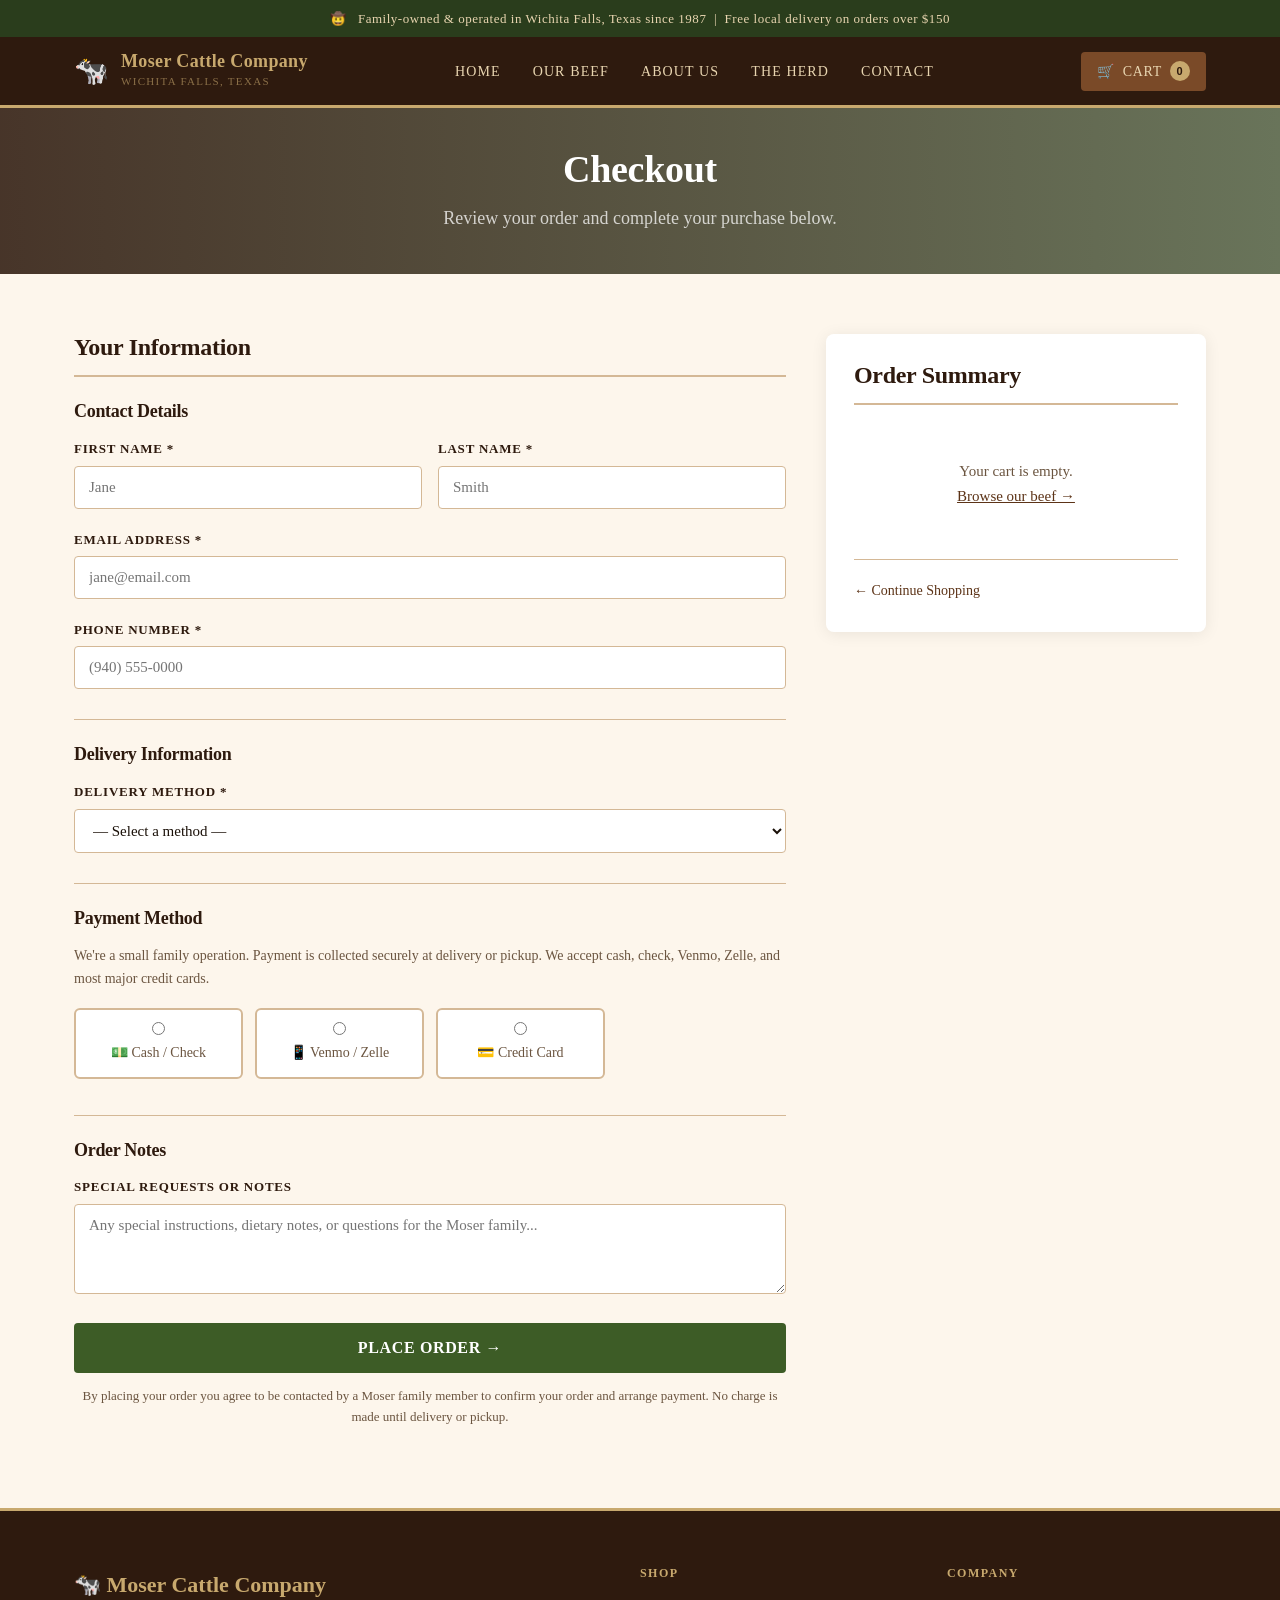
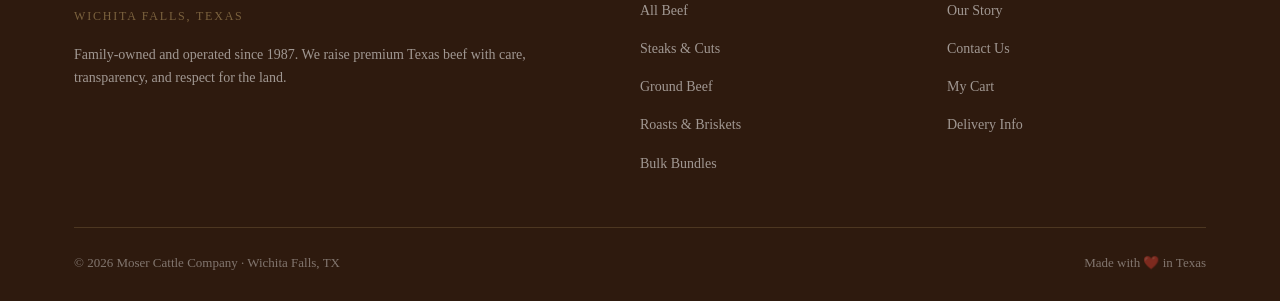
==== checkout.html @ 477075bb "First Commit" ====
<!DOCTYPE html>
<html lang="en">
<head>
  <meta charset="UTF-8" />
  <meta name="viewport" content="width=device-width, initial-scale=1.0" />
  <meta name="description" content="Complete your order of ranch-direct Texas beef from Moser Cattle Company." />
  <title>Checkout — Moser Cattle Company</title>
  <link rel="stylesheet" href="style.css" />
</head>
<body>

<a class="skip-link" href="#main-content">Skip to main content</a>

<!-- TOP BAR -->
<div class="topbar" aria-hidden="true">
  🤠 &nbsp; Family-owned &amp; operated in Wichita Falls, Texas since 1987 &nbsp;|&nbsp; Free local delivery on orders over $150
</div>

<!-- NAV -->
<nav aria-label="Main navigation">
  <div class="container nav-inner">
    <a class="nav-brand" href="index.html" aria-label="Moser Cattle Company — Home">
      <span class="nav-brand-icon" aria-hidden="true">🐄</span>
      <span class="nav-brand-text">
        <span class="nav-brand-name">Moser Cattle Company</span>
        <span class="nav-brand-sub">Wichita Falls, Texas</span>
      </span>
    </a>
    <ul class="nav-links" id="nav-links-list">
      <li><a href="index.html">Home</a></li>
      <li><a href="products.html">Our Beef</a></li>
      <li><a href="index.html#about">About Us</a></li>
      <li><a href="index.html#the-herd">The Herd</a></li>
      <li><a href="index.html#contact">Contact</a></li>
    </ul>
    <a href="checkout.html" class="nav-cart-btn" aria-label="View cart" aria-current="page">
      <span aria-hidden="true">🛒</span> Cart <span class="cart-badge" aria-live="polite">0</span>
    </a>
    <button class="nav-mobile-toggle" aria-expanded="false" aria-controls="nav-links-list" aria-label="Open navigation menu">☰</button>
  </div>
</nav>

<main id="main-content">
<!-- PAGE HERO -->
<div class="page-hero" style="padding:40px 24px;">
  <h1 style="font-size:clamp(24px,3.5vw,38px);">Checkout</h1>
  <p>Review your order and complete your purchase below.</p>
</div>

<!-- CHECKOUT BODY -->
<div class="container" id="checkoutMain">
  <div class="checkout-layout">

    <!-- LEFT: FORM -->
    <div class="checkout-form-section">
      <h2>Your Information</h2>
      <form id="checkoutForm" onsubmit="submitOrder(event)">

        <!-- CONTACT -->
        <h3 class="form-section-title" style="margin-top:0;border-top:none;padding-top:0;">Contact Details</h3>
        <div class="form-row">
          <div class="form-group">
            <label for="firstName">First Name *</label>
            <input type="text" id="firstName" placeholder="Jane" autocomplete="given-name" required />
          </div>
          <div class="form-group">
            <label for="lastName">Last Name *</label>
            <input type="text" id="lastName" placeholder="Smith" autocomplete="family-name" required />
          </div>
        </div>
        <div class="form-group">
          <label for="email">Email Address *</label>
          <input type="email" id="email" placeholder="jane@email.com" autocomplete="email" required />
        </div>
        <div class="form-group">
          <label for="phone">Phone Number *</label>
          <input type="tel" id="phone" placeholder="(940) 555-0000" autocomplete="tel" required />
        </div>

        <!-- DELIVERY -->
        <h3 class="form-section-title">Delivery Information</h3>

        <div class="form-group">
          <label for="deliveryMethod">Delivery Method *</label>
          <select id="deliveryMethod" onchange="updateDelivery()" required>
            <option value="">— Select a method —</option>
            <option value="local">Local Delivery — Wichita Falls &amp; surrounding areas</option>
            <option value="pickup">Farm Pickup — Schedule a time to pick up at the ranch</option>
          </select>
        </div>

        <div id="addressFields" style="display:none;">
          <div class="form-group">
            <label for="address">Street Address *</label>
            <input type="text" id="address" placeholder="123 Main Street" autocomplete="street-address" />
          </div>
          <div class="form-row">
            <div class="form-group">
              <label for="city">City *</label>
              <input type="text" id="city" placeholder="Wichita Falls" autocomplete="address-level2" />
            </div>
            <div class="form-group">
              <label for="zip">ZIP Code *</label>
              <input type="text" id="zip" placeholder="76308" autocomplete="postal-code" inputmode="numeric" />
            </div>
          </div>
          <div class="form-group">
            <label for="deliveryDate">Preferred Delivery Date</label>
            <input type="date" id="deliveryDate" min="" />
          </div>
        </div>

        <div id="pickupInfo" style="display:none;background:var(--cream);border:1.5px solid var(--border);border-radius:6px;padding:16px 18px;margin-bottom:16px;">
          <p style="font-size:14px;color:var(--muted);font-family:Georgia,serif;">
            📍 <strong style="color:var(--brown-dark);">Ranch Address:</strong> Wichita Falls, TX 76308<br>
            📞 <strong style="color:var(--brown-dark);">Call to schedule:</strong> (940) 555-0192<br>
            🕐 <strong style="color:var(--brown-dark);">Pickup hours:</strong> Mon–Sat, 8 AM – 5 PM
          </p>
        </div>

        <!-- BUNDLE CUT PREFERENCES -->
        <div id="cutPrefsSection" style="display:none;">
          <h3 class="form-section-title">Bundle Cut Preferences</h3>
          <p style="font-size:14px;color:var(--muted);margin-bottom:16px;font-family:Georgia,serif;">You have a bulk bundle in your order. Let us know how you'd like it cut. We'll contact you to confirm details.</p>

          <div class="form-group">
            <label for="steakThickness">Steak Thickness Preference</label>
            <select id="steakThickness">
              <option value="">No preference</option>
              <option value="1inch">1 inch</option>
              <option value="1.25inch">1¼ inch (recommended)</option>
              <option value="1.5inch">1½ inch</option>
            </select>
          </div>

          <div class="form-group">
            <label for="groundWeight">Ground Beef Pack Size</label>
            <select id="groundWeight">
              <option value="">No preference</option>
              <option value="1lb">1 lb packs</option>
              <option value="2lb">2 lb packs (recommended)</option>
              <option value="3lb">3 lb packs</option>
            </select>
          </div>

          <div class="form-group">
            <label for="cutNotes">Other Cut Notes</label>
            <textarea id="cutNotes" placeholder="e.g., Extra brisket please, no flank steak, more ground beef..."></textarea>
          </div>
        </div>

        <!-- PAYMENT -->
        <h3 class="form-section-title">Payment Method</h3>
        <p style="font-size:14px;color:var(--muted);margin-bottom:18px;font-family:Georgia,serif;">
          We're a small family operation. Payment is collected securely at delivery or pickup. We accept cash, check, Venmo, Zelle, and most major credit cards.
        </p>

        <div style="display:grid;grid-template-columns:repeat(auto-fill,minmax(140px,1fr));gap:12px;margin-bottom:20px;">
          <label style="cursor:pointer;background:var(--white);border:2px solid var(--border);border-radius:6px;padding:12px 10px;text-align:center;text-transform:none;letter-spacing:0;font-weight:400;font-size:14px;color:var(--muted);display:flex;flex-direction:column;align-items:center;gap:6px;transition:border-color .2s;" id="pay-cash-label">
            <input type="radio" name="payment" value="cash" style="width:auto;" required onchange="selectPayment('pay-cash-label')"> 💵 Cash / Check
          </label>
          <label style="cursor:pointer;background:var(--white);border:2px solid var(--border);border-radius:6px;padding:12px 10px;text-align:center;text-transform:none;letter-spacing:0;font-weight:400;font-size:14px;color:var(--muted);display:flex;flex-direction:column;align-items:center;gap:6px;transition:border-color .2s;" id="pay-venmo-label">
            <input type="radio" name="payment" value="venmo" style="width:auto;" onchange="selectPayment('pay-venmo-label')"> 📱 Venmo / Zelle
          </label>
          <label style="cursor:pointer;background:var(--white);border:2px solid var(--border);border-radius:6px;padding:12px 10px;text-align:center;text-transform:none;letter-spacing:0;font-weight:400;font-size:14px;color:var(--muted);display:flex;flex-direction:column;align-items:center;gap:6px;transition:border-color .2s;" id="pay-card-label">
            <input type="radio" name="payment" value="card" style="width:auto;" onchange="selectPayment('pay-card-label')"> 💳 Credit Card
          </label>
        </div>

        <!-- ORDER NOTES -->
        <h3 class="form-section-title">Order Notes</h3>
        <div class="form-group">
          <label for="orderNotes">Special Requests or Notes</label>
          <textarea id="orderNotes" placeholder="Any special instructions, dietary notes, or questions for the Moser family..."></textarea>
        </div>

        <button type="submit" class="btn btn-green" style="width:100%;font-size:16px;padding:16px;">
          Place Order →
        </button>
        <p style="font-size:13px;color:var(--muted);text-align:center;margin-top:12px;font-family:Georgia,serif;">
          By placing your order you agree to be contacted by a Moser family member to confirm your order and arrange payment. No charge is made until delivery or pickup.
        </p>

      </form>
    </div>

    <!-- RIGHT: ORDER SUMMARY -->
    <div class="order-summary">
      <h2>Order Summary</h2>

      <div id="cartEmpty" class="empty-cart" style="display:none;">
        <p>Your cart is empty.</p>
        <p><a href="products.html">Browse our beef →</a></p>
      </div>

      <div id="cartContent">
        <div class="cart-items-list" id="cartItemsList"></div>

        <div class="totals-row">
          <span>Subtotal</span>
          <span id="subtotal">$0.00</span>
        </div>
        <div class="totals-row" id="deliveryRow" style="display:none;">
          <span>Delivery</span>
          <span id="deliveryCost">$0.00</span>
        </div>
        <div class="totals-row total">
          <span>Total</span>
          <span id="orderTotal">$0.00</span>
        </div>

        <div id="freeDeliveryBadge" style="display:none;background:var(--green);color:var(--white);text-align:center;padding:8px;border-radius:4px;font-size:13px;font-family:Georgia,serif;margin-top:10px;font-weight:700;">
          ✅ You qualify for FREE local delivery!
        </div>
      </div>

      <div style="margin-top:20px;padding-top:16px;border-top:1px solid var(--border);">
        <a href="products.html" style="color:var(--brown);font-size:14px;font-family:Georgia,serif;text-decoration:none;">← Continue Shopping</a>
      </div>
    </div>

  </div>
</div>

<!-- SUCCESS STATE -->
<div id="successBox" style="display:none;">
  <div class="container">
    <div class="success-box">
      <div class="success-icon">🎉</div>
      <h2>Order Received!</h2>
      <p><strong>Thank you for your order!</strong> The Moser family will be in touch within 24 hours to confirm your order and arrange payment and delivery.</p>
      <p style="margin-top:10px;">Questions? Call us at <strong>(940) 555-0192</strong></p>
      <div style="margin-top:28px;display:flex;gap:14px;justify-content:center;flex-wrap:wrap;">
        <a href="products.html" class="btn btn-outline">Shop More</a>
        <a href="index.html" class="btn btn-primary">Back to Home</a>
      </div>
    </div>
  </div>
</div>

</main>

<!-- FOOTER -->
<footer>
  <div class="container">
    <div class="footer-grid">
      <div>
        <div class="footer-brand-name">🐄 Moser Cattle Company</div>
        <div class="footer-brand-sub">Wichita Falls, Texas</div>
        <p class="footer-brand-desc">Family-owned and operated since 1987. We raise premium Texas beef with care, transparency, and respect for the land.</p>
      </div>
      <div class="footer-col">
        <h5>Shop</h5>
        <ul>
          <li><a href="products.html">All Beef</a></li>
          <li><a href="products.html">Steaks &amp; Cuts</a></li>
          <li><a href="products.html">Ground Beef</a></li>
          <li><a href="products.html">Roasts &amp; Briskets</a></li>
          <li><a href="products.html">Bulk Bundles</a></li>
        </ul>
      </div>
      <div class="footer-col">
        <h5>Company</h5>
        <ul>
          <li><a href="index.html#about">Our Story</a></li>
          <li><a href="index.html#contact">Contact Us</a></li>
          <li><a href="checkout.html">My Cart</a></li>
          <li><a href="index.html#contact">Delivery Info</a></li>
        </ul>
      </div>
    </div>
    <div class="footer-bottom">
      <span>© 2026 Moser Cattle Company · Wichita Falls, TX</span>
      <span>Made with ❤️ in Texas</span>
    </div>
  </div>
</footer>

<script src="cart.js"></script>
<script>
  // ── MOBILE NAV TOGGLE ──
  const toggle = document.querySelector('.nav-mobile-toggle');
  const navList = document.getElementById('nav-links-list');
  toggle.addEventListener('click', () => {
    const open = navList.classList.toggle('open');
    toggle.setAttribute('aria-expanded', open);
    toggle.setAttribute('aria-label', open ? 'Close navigation menu' : 'Open navigation menu');
    toggle.textContent = open ? '✕' : '☰';
  });
  document.addEventListener('click', e => {
    if (!e.target.closest('nav')) {
      navList.classList.remove('open');
      toggle.setAttribute('aria-expanded', 'false');
      toggle.setAttribute('aria-label', 'Open navigation menu');
      toggle.textContent = '☰';
    }
  });

  // Set min delivery date to tomorrow
  const tomorrow = new Date();
  tomorrow.setDate(tomorrow.getDate() + 1);
  const dd = document.getElementById('deliveryDate');
  if (dd) dd.min = tomorrow.toISOString().split('T')[0];

  // Render cart items
  function renderCart() {
    const cart = getCart();
    const list = document.getElementById('cartItemsList');
    const empty = document.getElementById('cartEmpty');
    const content = document.getElementById('cartContent');

    if (cart.length === 0) {
      empty.style.display = 'block';
      content.style.display = 'none';
      return;
    }

    empty.style.display = 'none';
    content.style.display = 'block';

    list.innerHTML = cart.map(item => `
      <div class="cart-item">
        <div class="cart-item-info">
          <div class="cart-item-name">${item.name}</div>
          <div class="cart-item-qty">Qty: ${item.qty}</div>
        </div>
        <span class="cart-item-price">$${(item.price * item.qty).toFixed(2)}</span>
        <button class="remove-item" onclick="removeItem('${item.id}')" title="Remove">✕</button>
      </div>
    `).join('');

    const subtotal = cartTotal();
    document.getElementById('subtotal').textContent = '$' + subtotal.toFixed(2);
    updateDeliveryTotal();

    // Show cut prefs if bundle items in cart
    const bundleIds = ['halfbeef', 'wholebeef'];
    const hasBundles = cart.some(i => bundleIds.includes(i.id));
    document.getElementById('cutPrefsSection').style.display = hasBundles ? 'block' : 'none';
  }

  function removeItem(id) {
    removeFromCart(id);
    renderCart();
  }

  function updateDelivery() {
    const method = document.getElementById('deliveryMethod').value;
    document.getElementById('addressFields').style.display  = method === 'local'  ? 'block' : 'none';
    document.getElementById('pickupInfo').style.display     = method === 'pickup' ? 'block' : 'none';

    // toggle required on address fields
    ['address','city','zip'].forEach(id => {
      const el = document.getElementById(id);
      if (el) el.required = method === 'local';
    });

    updateDeliveryTotal();
  }

  function updateDeliveryTotal() {
    const method = document.getElementById('deliveryMethod').value;
    const subtotal = cartTotal();
    const deliveryRow = document.getElementById('deliveryRow');
    const deliveryCost = document.getElementById('deliveryCost');
    const freeDeliveryBadge = document.getElementById('freeDeliveryBadge');
    let delivery = 0;

    if (method === 'local') {
      deliveryRow.style.display = 'flex';
      if (subtotal >= 150) {
        delivery = 0;
        deliveryCost.textContent = 'FREE';
        freeDeliveryBadge.style.display = 'block';
      } else {
        delivery = 20;
        deliveryCost.textContent = '$20.00';
        freeDeliveryBadge.style.display = 'none';
      }
    } else {
      deliveryRow.style.display = 'none';
      freeDeliveryBadge.style.display = 'none';
    }

    document.getElementById('orderTotal').textContent = '$' + (subtotal + delivery).toFixed(2);
  }

  function selectPayment(labelId) {
    document.querySelectorAll('label[id^="pay-"]').forEach(l => {
      l.style.borderColor = 'var(--border)';
      l.style.background  = 'var(--white)';
    });
    const lbl = document.getElementById(labelId);
    lbl.style.borderColor = 'var(--brown)';
    lbl.style.background  = '#fdf0e4';
  }

  function submitOrder(e) {
    e.preventDefault();
    const cart = getCart();
    if (cart.length === 0) {
      alert('Your cart is empty. Please add some products first.');
      return;
    }
    // In a real implementation, this would POST to a backend.
    // For now, we show the success state.
    clearCart();
    document.getElementById('checkoutMain').style.display = 'none';
    document.getElementById('successBox').style.display   = 'block';
    window.scrollTo({ top: 0, behavior: 'smooth' });
  }

  // Init
  renderCart();
</script>
</body>
</html>
---- style.css ----
/* ── RESET & ROOT ── */
*, *::before, *::after { box-sizing: border-box; margin: 0; padding: 0; }

:root {
  --brown-dark:  #2e1a0e;
  --brown:       #5c3317;
  --brown-mid:   #7a4a28;
  --tan:         #c8a96e;
  --tan-light:   #e8d5b0;
  --cream:       #fdf6ec;
  --green-dark:  #2a3d1c;
  --green:       #3d5c26;
  --green-light: #5a7a38;
  --text:        #1a1008;
  --muted:       #6b5540;
  --border:      #d4b896;
  --white:       #ffffff;
  --red:         #b22222;
}

html { scroll-behavior: smooth; }

body {
  font-family: Georgia, "Times New Roman", serif;
  background: var(--cream);
  color: var(--text);
  font-size: 17px;
  line-height: 1.65;
}

/* ── TYPOGRAPHY ── */
h1, h2, h3, h4, h5 {
  font-family: "Palatino Linotype", Palatino, Georgia, serif;
  font-weight: 700;
  line-height: 1.15;
  letter-spacing: -0.3px;
}

p { color: var(--muted); }

/* ── UTILITY ── */
.container {
  max-width: 1180px;
  margin: 0 auto;
  padding: 0 24px;
}

.sr-only {
  position: absolute;
  width: 1px; height: 1px;
  overflow: hidden;
  clip: rect(0,0,0,0);
  white-space: nowrap;
}

/* ── SKIP LINK ── */
.skip-link {
  position: absolute;
  top: -100%;
  left: 0;
  background: var(--brown-dark);
  color: var(--tan);
  padding: 10px 16px;
  z-index: 9999;
  font-family: Georgia, serif;
  font-size: 14px;
  text-decoration: none;
  border-radius: 0 0 4px 0;
  border: 2px solid var(--tan);
}
.skip-link:focus { top: 0; }

/* ── FOCUS RING ── */
:focus-visible {
  outline: 3px solid var(--tan);
  outline-offset: 2px;
  border-radius: 2px;
}

/* ── BUTTONS ── */
.btn {
  display: inline-flex;
  align-items: center;
  justify-content: center;
  font-family: Georgia, serif;
  font-size: 15px;
  font-weight: 700;
  letter-spacing: .04em;
  text-transform: uppercase;
  text-decoration: none;
  border: none;
  border-radius: 4px;
  padding: 13px 28px;
  min-height: 44px;
  cursor: pointer;
  transition: background .2s, color .2s, transform .1s;
}
.btn:active { transform: scale(.98); }

.btn-primary {
  background: var(--brown);
  color: var(--white);
}
.btn-primary:hover { background: var(--brown-dark); }

.btn-outline {
  background: transparent;
  color: var(--brown);
  border: 2px solid var(--brown);
}
.btn-outline:hover { background: var(--brown); color: var(--white); }

.btn-green {
  background: var(--green);
  color: var(--white);
}
.btn-green:hover { background: var(--green-dark); }

.btn-sm {
  font-size: 13px;
  padding: 9px 18px;
}

/* ── NAV ── */
nav {
  background: var(--brown-dark);
  position: sticky;
  top: 0;
  z-index: 200;
  border-bottom: 3px solid var(--tan);
}

.nav-inner {
  display: flex;
  align-items: center;
  justify-content: space-between;
  height: 68px;
}

.nav-brand {
  display: flex;
  align-items: center;
  gap: 12px;
  text-decoration: none;
}

.nav-brand-icon {
  font-size: 28px;
  line-height: 1;
}

.nav-brand-text {
  display: flex;
  flex-direction: column;
}

.nav-brand-name {
  font-family: "Palatino Linotype", Palatino, Georgia, serif;
  font-size: 18px;
  font-weight: 700;
  color: var(--tan);
  line-height: 1.1;
  letter-spacing: .02em;
}

.nav-brand-sub {
  font-size: 11px;
  letter-spacing: .12em;
  text-transform: uppercase;
  color: rgba(200,169,110,0.6);
  font-family: Georgia, serif;
}

.nav-links {
  display: flex;
  align-items: center;
  gap: 32px;
  list-style: none;
}

.nav-links a {
  text-decoration: none;
  color: var(--tan-light);
  font-size: 14px;
  letter-spacing: .08em;
  text-transform: uppercase;
  font-family: Georgia, serif;
  transition: color .2s;
  padding-bottom: 3px;
  border-bottom: 2px solid transparent;
}
.nav-links a:hover,
.nav-links a.active { color: var(--tan); border-bottom-color: var(--tan); }

.nav-cart-btn {
  display: flex;
  align-items: center;
  gap: 8px;
  background: var(--brown-mid);
  border: none;
  border-radius: 4px;
  color: var(--tan-light);
  font-family: Georgia, serif;
  font-size: 14px;
  letter-spacing: .05em;
  text-transform: uppercase;
  padding: 8px 16px;
  cursor: pointer;
  transition: background .2s;
  text-decoration: none;
}
.nav-cart-btn:hover { background: var(--brown); color: var(--tan); }

/* ── MOBILE NAV TOGGLE ── */
.nav-mobile-toggle {
  display: none;
  background: none;
  border: 2px solid transparent;
  border-radius: 4px;
  cursor: pointer;
  padding: 6px 10px;
  color: var(--tan-light);
  font-size: 22px;
  line-height: 1;
  min-width: 44px;
  min-height: 44px;
  align-items: center;
  justify-content: center;
  transition: color .2s;
}
.nav-mobile-toggle:hover { color: var(--tan); }

.cart-badge {
  background: var(--tan);
  color: var(--brown-dark);
  border-radius: 50%;
  width: 20px;
  height: 20px;
  display: inline-flex;
  align-items: center;
  justify-content: center;
  font-size: 11px;
  font-weight: 700;
  font-family: Arial, sans-serif;
}

/* ── TOP BAR ── */
.topbar {
  background: var(--green-dark);
  text-align: center;
  padding: 8px 20px;
  font-size: 13px;
  color: var(--tan-light);
  letter-spacing: .04em;
  font-family: Georgia, serif;
}

/* ── HERO ── */
.hero {
  position: relative;
  min-height: 620px;
  display: flex;
  align-items: center;
  background:
    linear-gradient(to bottom right, rgba(30,14,4,.72), rgba(42,61,28,.60)),
    url('Images/home.avif') right center/cover no-repeat;
  color: var(--white);
  overflow: hidden;
}

.hero-content {
  max-width: 640px;
  padding: 80px 24px;
}

.hero-eyebrow {
  display: inline-block;
  font-size: 12px;
  letter-spacing: .2em;
  text-transform: uppercase;
  color: var(--tan);
  background: rgba(0,0,0,.3);
  padding: 5px 14px;
  border-left: 3px solid var(--tan);
  margin-bottom: 20px;
  font-family: Georgia, serif;
}

.hero h1 {
  font-size: clamp(36px, 5vw, 64px);
  color: var(--white);
  margin-bottom: 20px;
  text-shadow: 0 2px 8px rgba(0,0,0,.4);
}

.hero h1 span { color: var(--tan); }

.hero p {
  font-size: 19px;
  color: rgba(255,255,255,.85);
  margin-bottom: 36px;
  max-width: 480px;
}

.hero-cta { display: flex; gap: 14px; flex-wrap: wrap; }

.hero-scroll {
  position: absolute;
  bottom: 28px;
  left: 50%;
  transform: translateX(-50%);
  color: rgba(255,255,255,.5);
  font-size: 12px;
  letter-spacing: .1em;
  text-transform: uppercase;
  text-align: center;
  font-family: Georgia, serif;
  animation: bounce 2s infinite;
}
@keyframes bounce {
  0%,100% { transform: translateX(-50%) translateY(0); }
  50%      { transform: translateX(-50%) translateY(6px); }
}

/* ── SECTION COMMON ── */
section { padding: 80px 0; }

.section-label {
  font-size: 12px;
  letter-spacing: .2em;
  text-transform: uppercase;
  color: var(--tan);
  font-family: Georgia, serif;
  margin-bottom: 10px;
  display: block;
}

.section-title {
  font-size: clamp(26px, 3.5vw, 40px);
  color: var(--brown-dark);
  margin-bottom: 14px;
}

.section-desc {
  font-size: 17px;
  color: var(--muted);
  max-width: 560px;
}

.divider {
  width: 60px;
  height: 3px;
  background: var(--tan);
  border-radius: 2px;
  margin: 18px 0 30px;
}

/* ── ABOUT ── */
.about-grid {
  display: grid;
  grid-template-columns: 1fr 1fr;
  gap: 60px;
  align-items: center;
}

.about-img {
  border-radius: 8px;
  overflow: hidden;
  box-shadow: 0 16px 48px rgba(0,0,0,.18);
  aspect-ratio: 4/3;
  background: linear-gradient(to bottom, rgba(30,14,4,.2), rgba(30,14,4,.4)), var(--brown-dark);
  background-size: cover;
  background-position: center;
}

/* ── LAZY BACKGROUND IMAGES ── */
.lazy-bg { background-color: var(--brown-dark); }
.lazy-bg.loaded { animation: bgFadeIn .4s ease; }
@keyframes bgFadeIn { from { opacity: .6; } to { opacity: 1; } }

.about-stats {
  display: flex;
  gap: 32px;
  margin-top: 36px;
  padding-top: 32px;
  border-top: 1px solid var(--border);
}

.stat-num {
  font-size: 36px;
  font-weight: 700;
  color: var(--brown);
  font-family: "Palatino Linotype", Palatino, Georgia, serif;
  line-height: 1;
  margin-bottom: 4px;
}

.stat-label {
  font-size: 13px;
  color: var(--muted);
  letter-spacing: .04em;
  font-family: Georgia, serif;
}

/* ── VALUES ── */
.values-section { background: var(--brown-dark); color: var(--white); }

.values-grid {
  display: grid;
  grid-template-columns: repeat(3, 1fr);
  gap: 36px;
  margin-top: 48px;
}

.value-card {
  text-align: center;
  padding: 36px 24px;
  border: 1px solid rgba(200,169,110,.2);
  border-radius: 8px;
  background: rgba(255,255,255,.04);
  transition: background .2s;
}
.value-card:hover { background: rgba(255,255,255,.07); }

.value-icon {
  font-size: 44px;
  margin-bottom: 16px;
  display: block;
}

.value-card h3 {
  font-size: 20px;
  color: var(--tan);
  margin-bottom: 10px;
}

.value-card p {
  font-size: 15px;
  color: rgba(255,255,255,.65);
}

/* ── PRODUCTS PAGE ── */
.page-hero {
  background:
    linear-gradient(to right, rgba(46,26,14,.88), rgba(42,61,28,.7)),
    url('https://images.unsplash.com/photo-1558618666-fcd25c85cd64?w=1200&q=80') center/cover no-repeat;
  padding: 70px 24px;
  color: var(--white);
  text-align: center;
}

.page-hero h1 { color: var(--white); font-size: clamp(30px,4vw,50px); margin-bottom: 12px; }
.page-hero p  { color: rgba(255,255,255,.75); max-width: 520px; margin: 0 auto; font-size: 18px; }

.quality-bar {
  background: var(--tan);
  padding: 16px 24px;
  text-align: center;
}
.quality-bar p {
  color: var(--brown-dark);
  font-size: 15px;
  font-weight: 700;
  letter-spacing: .04em;
  font-family: Georgia, serif;
}

.products-section { padding: 60px 0 80px; }

.products-filter {
  display: flex;
  gap: 10px;
  flex-wrap: wrap;
  margin-bottom: 40px;
}

.filter-btn {
  background: var(--white);
  border: 1.5px solid var(--border);
  color: var(--muted);
  font-family: Georgia, serif;
  font-size: 13px;
  letter-spacing: .06em;
  text-transform: uppercase;
  padding: 8px 20px;
  min-height: 44px;
  border-radius: 4px;
  cursor: pointer;
  transition: all .2s;
}
.filter-btn:hover,
.filter-btn.active {
  background: var(--brown);
  border-color: var(--brown);
  color: var(--white);
}

.product-grid {
  display: grid;
  grid-template-columns: repeat(auto-fill, minmax(300px, 1fr));
  gap: 24px;
}

.product-card {
  background: var(--white);
  border-radius: 8px;
  overflow: hidden;
  box-shadow: 0 2px 12px rgba(0,0,0,.08);
  transition: transform .2s, box-shadow .2s;
  display: flex;
  flex-direction: column;
}
.product-card:hover {
  transform: translateY(-5px);
  box-shadow: 0 12px 32px rgba(0,0,0,.13);
}

.product-img {
  height: 220px;
  background-size: cover;
  background-position: center;
  position: relative;
}

.product-badge {
  position: absolute;
  top: 14px;
  left: 14px;
  background: var(--green);
  color: var(--white);
  font-size: 11px;
  font-weight: 700;
  letter-spacing: .08em;
  text-transform: uppercase;
  padding: 4px 10px;
  border-radius: 3px;
  font-family: Georgia, serif;
}

.product-badge.featured { background: var(--brown); }
.product-badge.bulk     { background: var(--green-dark); }

.product-body { padding: 22px 22px 18px; flex-grow: 1; display: flex; flex-direction: column; }

.product-cut {
  font-size: 11px;
  letter-spacing: .12em;
  text-transform: uppercase;
  color: var(--tan);
  font-family: Georgia, serif;
  margin-bottom: 6px;
}

.product-card h3 {
  font-size: 21px;
  color: var(--brown-dark);
  margin-bottom: 8px;
}

.product-card p {
  font-size: 14px;
  color: var(--muted);
  margin-bottom: 16px;
  flex-grow: 1;
}

.product-meta {
  display: flex;
  justify-content: space-between;
  align-items: center;
  padding-top: 14px;
  border-top: 1px solid var(--border);
  margin-top: auto;
}

.product-price {
  font-size: 22px;
  font-weight: 700;
  color: var(--brown);
  font-family: "Palatino Linotype", Palatino, Georgia, serif;
}

.product-unit {
  font-size: 12px;
  color: var(--muted);
  display: block;
  font-family: Georgia, serif;
}

.add-to-cart {
  background: var(--brown);
  color: var(--white);
  border: none;
  border-radius: 4px;
  padding: 10px 18px;
  min-height: 44px;
  font-family: Georgia, serif;
  font-size: 13px;
  font-weight: 700;
  letter-spacing: .05em;
  text-transform: uppercase;
  cursor: pointer;
  transition: background .2s, transform .1s;
  display: flex;
  align-items: center;
  gap: 6px;
}
.add-to-cart:hover   { background: var(--brown-dark); }
.add-to-cart:active  { transform: scale(.96); }
.add-to-cart.added   { background: var(--green); }

/* ── CART TOAST ── */
.cart-toast {
  position: fixed;
  bottom: 28px;
  right: 28px;
  background: var(--green-dark);
  color: var(--white);
  padding: 14px 22px;
  border-radius: 6px;
  font-size: 15px;
  font-family: Georgia, serif;
  box-shadow: 0 8px 24px rgba(0,0,0,.25);
  z-index: 999;
  opacity: 0;
  transform: translateY(12px);
  transition: opacity .3s, transform .3s;
  pointer-events: none;
}
.cart-toast.show { opacity: 1; transform: translateY(0); }

/* ── CHECKOUT ── */
.checkout-layout {
  display: grid;
  grid-template-columns: 1fr 380px;
  gap: 40px;
  padding: 60px 0 80px;
  align-items: start;
}

.checkout-form-section h2,
.order-summary h2 {
  font-size: 24px;
  color: var(--brown-dark);
  margin-bottom: 24px;
  padding-bottom: 14px;
  border-bottom: 2px solid var(--border);
}

.form-group {
  margin-bottom: 20px;
}

.form-row {
  display: grid;
  grid-template-columns: 1fr 1fr;
  gap: 16px;
}

label {
  display: block;
  font-size: 13px;
  font-weight: 700;
  letter-spacing: .06em;
  text-transform: uppercase;
  color: var(--brown-dark);
  font-family: Georgia, serif;
  margin-bottom: 6px;
}

input, select, textarea {
  width: 100%;
  padding: 12px 14px;
  border: 1.5px solid var(--border);
  border-radius: 4px;
  font-family: Georgia, serif;
  font-size: 15px;
  color: var(--text);
  background: var(--white);
  transition: border-color .2s;
  outline: none;
}
input:focus, select:focus, textarea:focus {
  border-color: var(--brown-mid);
}

textarea { resize: vertical; min-height: 90px; }

.form-section-title {
  font-size: 18px;
  color: var(--brown-dark);
  margin: 30px 0 16px;
  padding-top: 24px;
  border-top: 1px solid var(--border);
}

/* ORDER SUMMARY */
.order-summary {
  background: var(--white);
  border-radius: 8px;
  padding: 28px;
  box-shadow: 0 2px 16px rgba(0,0,0,.08);
  position: sticky;
  top: 90px;
}

.cart-items-list { margin-bottom: 20px; }

.cart-item {
  display: flex;
  justify-content: space-between;
  align-items: flex-start;
  padding: 12px 0;
  border-bottom: 1px solid var(--border);
  gap: 12px;
}

.cart-item:last-child { border-bottom: none; }

.cart-item-info { flex: 1; }

.cart-item-name {
  font-size: 15px;
  font-weight: 700;
  color: var(--brown-dark);
  font-family: Georgia, serif;
  margin-bottom: 3px;
}

.cart-item-qty {
  font-size: 13px;
  color: var(--muted);
  font-family: Georgia, serif;
}

.cart-item-price {
  font-size: 15px;
  font-weight: 700;
  color: var(--brown);
  font-family: "Palatino Linotype", Palatino, Georgia, serif;
  white-space: nowrap;
}

.remove-item {
  background: none;
  border: none;
  color: var(--muted);
  cursor: pointer;
  font-size: 17px;
  padding: 0 2px;
  transition: color .2s;
  line-height: 1;
}
.remove-item:hover { color: var(--red); }

.totals-row {
  display: flex;
  justify-content: space-between;
  font-size: 15px;
  font-family: Georgia, serif;
  padding: 6px 0;
  color: var(--muted);
}

.totals-row.total {
  font-size: 19px;
  font-weight: 700;
  color: var(--brown-dark);
  border-top: 2px solid var(--border);
  margin-top: 8px;
  padding-top: 14px;
}

.empty-cart {
  text-align: center;
  padding: 30px 10px;
  color: var(--muted);
  font-size: 15px;
  font-family: Georgia, serif;
}

.empty-cart a { color: var(--brown); }

/* ── SUCCESS ── */
.success-box {
  background: var(--white);
  border-radius: 8px;
  padding: 60px 40px;
  text-align: center;
  box-shadow: 0 4px 20px rgba(0,0,0,.1);
  max-width: 560px;
  margin: 60px auto;
}

.success-icon { font-size: 60px; margin-bottom: 20px; }
.success-box h2 { font-size: 30px; color: var(--green-dark); margin-bottom: 12px; }
.success-box p  { font-size: 16px; margin-bottom: 6px; }

/* ── CONTACT ── */
.contact-grid {
  display: grid;
  grid-template-columns: 1fr 1fr;
  gap: 60px;
  align-items: start;
}

.contact-info p { margin-bottom: 20px; }

.contact-detail {
  display: flex;
  align-items: flex-start;
  gap: 14px;
  margin-bottom: 18px;
}

.contact-detail-icon { font-size: 22px; flex-shrink: 0; margin-top: 2px; }
.contact-detail-text { font-size: 15px; color: var(--muted); font-family: Georgia, serif; }
.contact-detail-text strong { color: var(--brown-dark); display: block; margin-bottom: 2px; }

/* ── FOOTER ── */
footer {
  background: var(--brown-dark);
  color: var(--tan-light);
  padding: 56px 0 28px;
  border-top: 3px solid var(--tan);
}

.footer-grid {
  display: grid;
  grid-template-columns: 2fr 1fr 1fr;
  gap: 48px;
  margin-bottom: 40px;
}

.footer-brand-name {
  font-family: "Palatino Linotype", Palatino, Georgia, serif;
  font-size: 22px;
  color: var(--tan);
  font-weight: 700;
  margin-bottom: 4px;
}

.footer-brand-sub {
  font-size: 12px;
  letter-spacing: .15em;
  text-transform: uppercase;
  color: rgba(200,169,110,.5);
  margin-bottom: 16px;
  font-family: Georgia, serif;
}

.footer-brand-desc {
  font-size: 14px;
  color: rgba(255,255,255,.55);
  line-height: 1.7;
}

.footer-col h5 {
  font-size: 12px;
  font-weight: 700;
  letter-spacing: .12em;
  text-transform: uppercase;
  color: var(--tan);
  margin-bottom: 16px;
  font-family: Georgia, serif;
}

.footer-col ul { list-style: none; }
.footer-col ul li { margin-bottom: 10px; }
.footer-col ul a {
  text-decoration: none;
  color: rgba(255,255,255,.55);
  font-size: 14px;
  font-family: Georgia, serif;
  transition: color .2s;
}
.footer-col ul a:hover { color: var(--tan); }

.footer-bottom {
  border-top: 1px solid rgba(200,169,110,.2);
  padding-top: 24px;
  display: flex;
  justify-content: space-between;
  align-items: center;
  font-size: 13px;
  color: rgba(255,255,255,.4);
  font-family: Georgia, serif;
  flex-wrap: wrap;
  gap: 10px;
}

/* ── RESPONSIVE ── */
@media (max-width: 860px) {
  .about-grid,
  .checkout-layout,
  .contact-grid { grid-template-columns: 1fr; }
  .values-grid  { grid-template-columns: 1fr 1fr; }
  .footer-grid  { grid-template-columns: 1fr 1fr; }
  .checkout-layout { padding: 40px 0 60px; }
  .order-summary { position: static; }
  .herd-grid    { grid-template-columns: 1fr !important; }

  /* Mobile nav */
  .nav-links { display: none; }
  .nav-links.open {
    display: flex;
    flex-direction: column;
    position: absolute;
    top: 100%;
    left: 0; right: 0;
    background: var(--brown-dark);
    padding: 8px 24px 20px;
    border-top: 1px solid rgba(200,169,110,.2);
    box-shadow: 0 8px 24px rgba(0,0,0,.3);
    z-index: 199;
    gap: 0;
  }
  .nav-links.open li a {
    display: flex;
    align-items: center;
    padding: 13px 4px;
    min-height: 44px;
    border-bottom: 1px solid rgba(200,169,110,.1);
    font-size: 15px;
  }
  .nav-links.open li:last-child a { border-bottom: none; }
  .nav-mobile-toggle { display: flex; }
}

@media (max-width: 560px) {
  .values-grid  { grid-template-columns: 1fr; }
  .footer-grid  { grid-template-columns: 1fr; }
  .hero-cta     { flex-direction: column; }
  .form-row     { grid-template-columns: 1fr; }
  .about-stats  { flex-wrap: wrap; gap: 20px; }
}
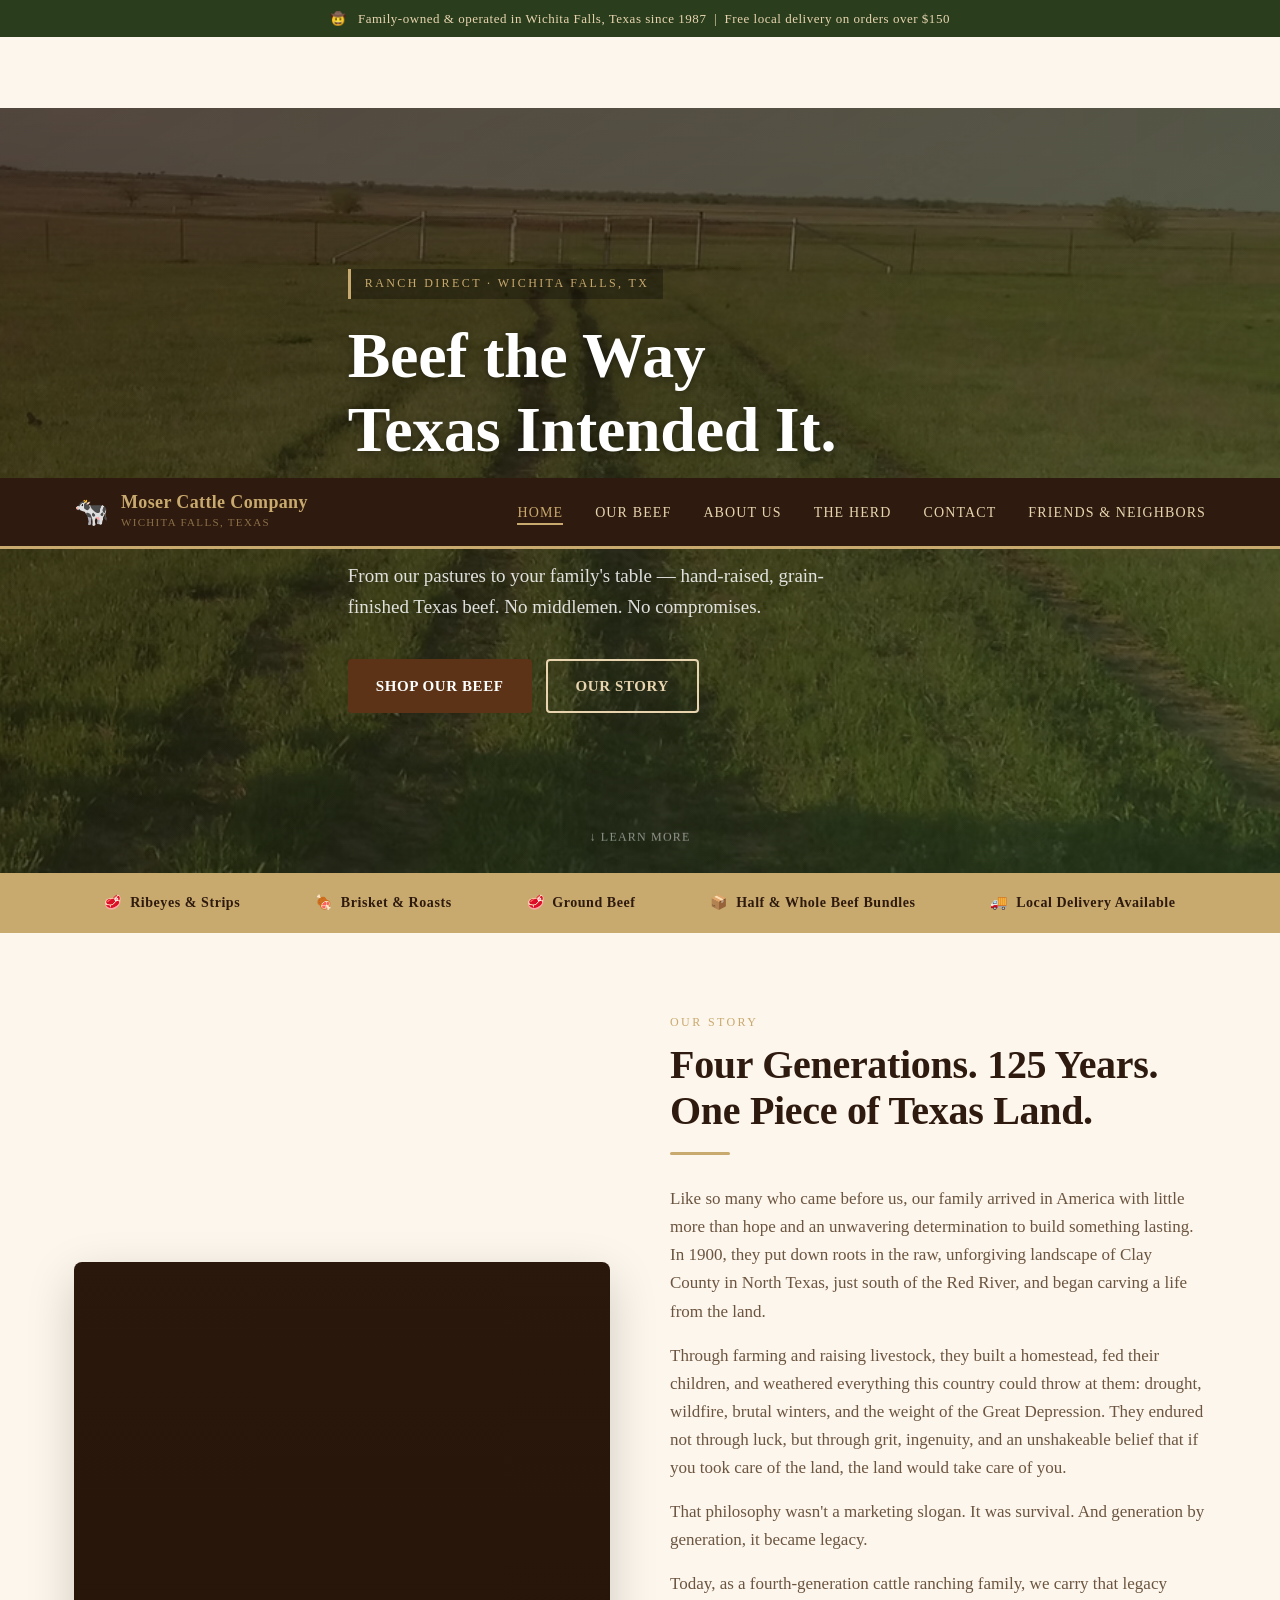
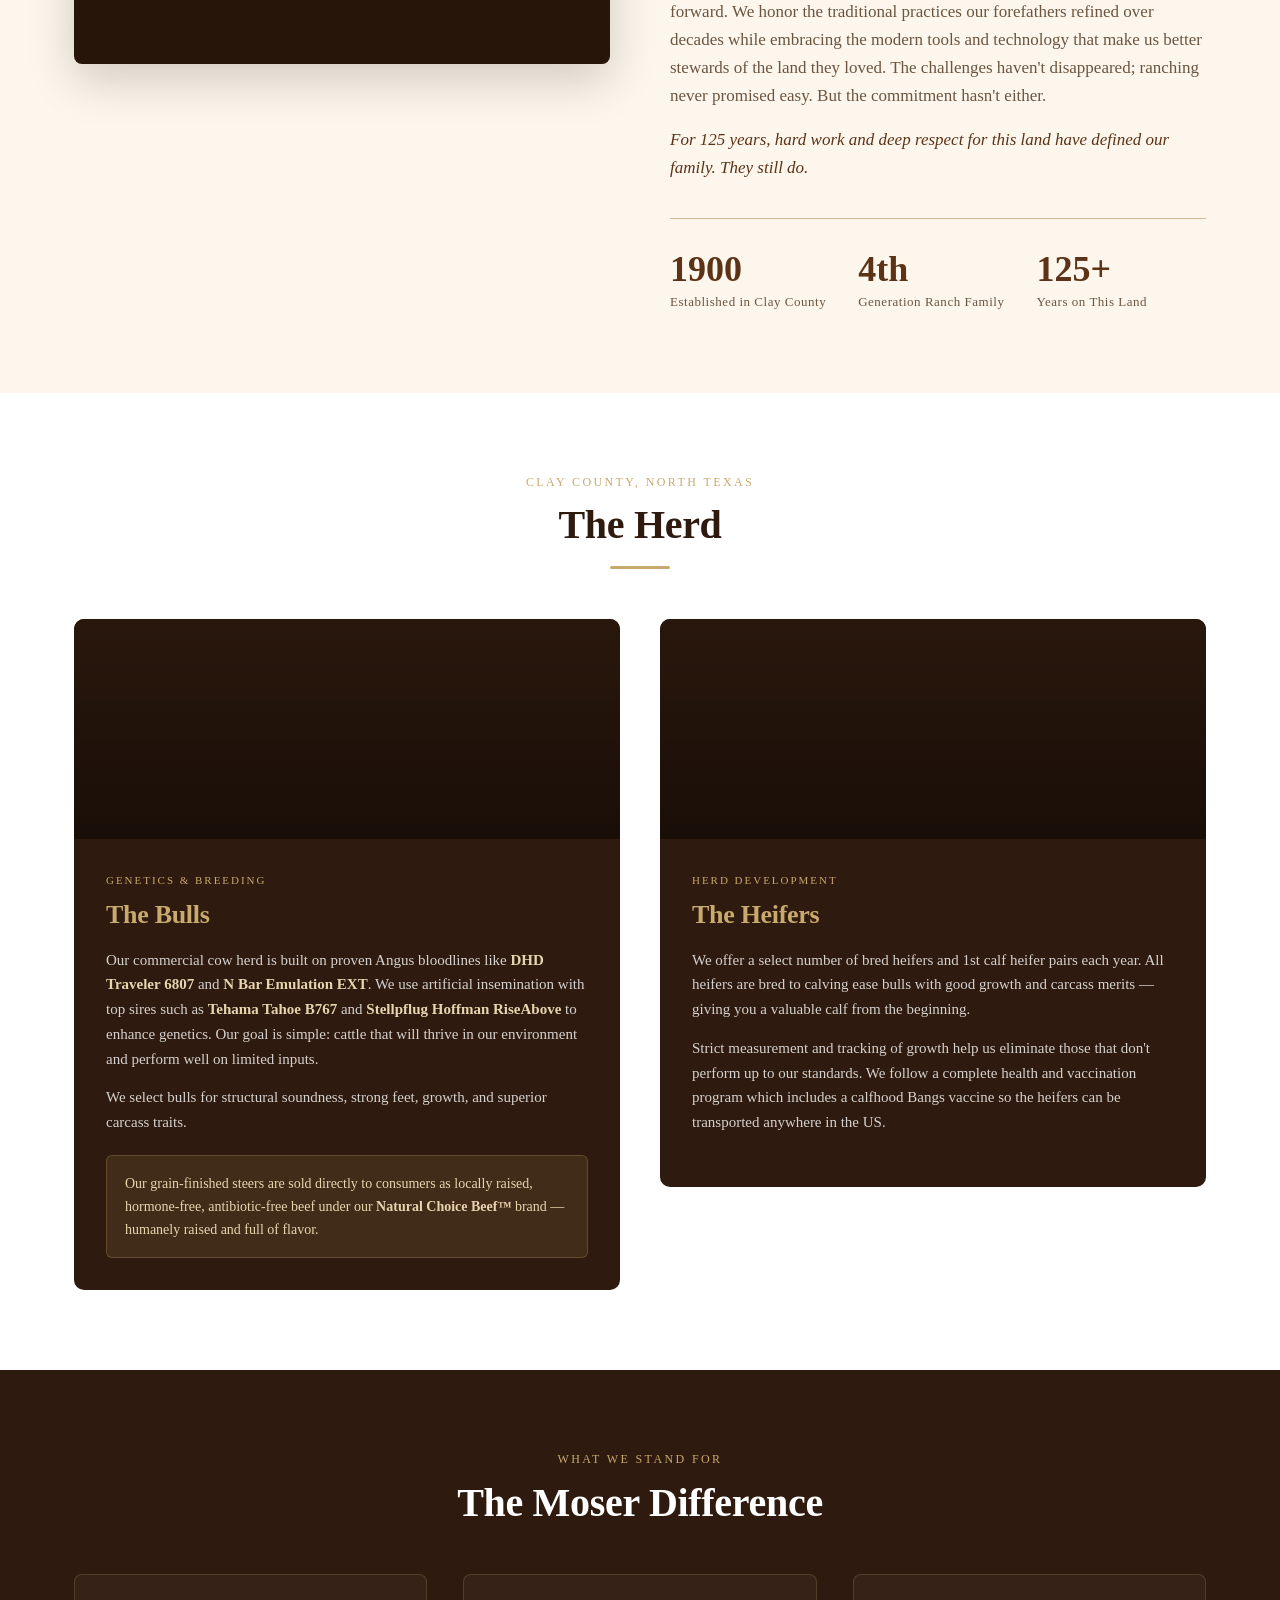
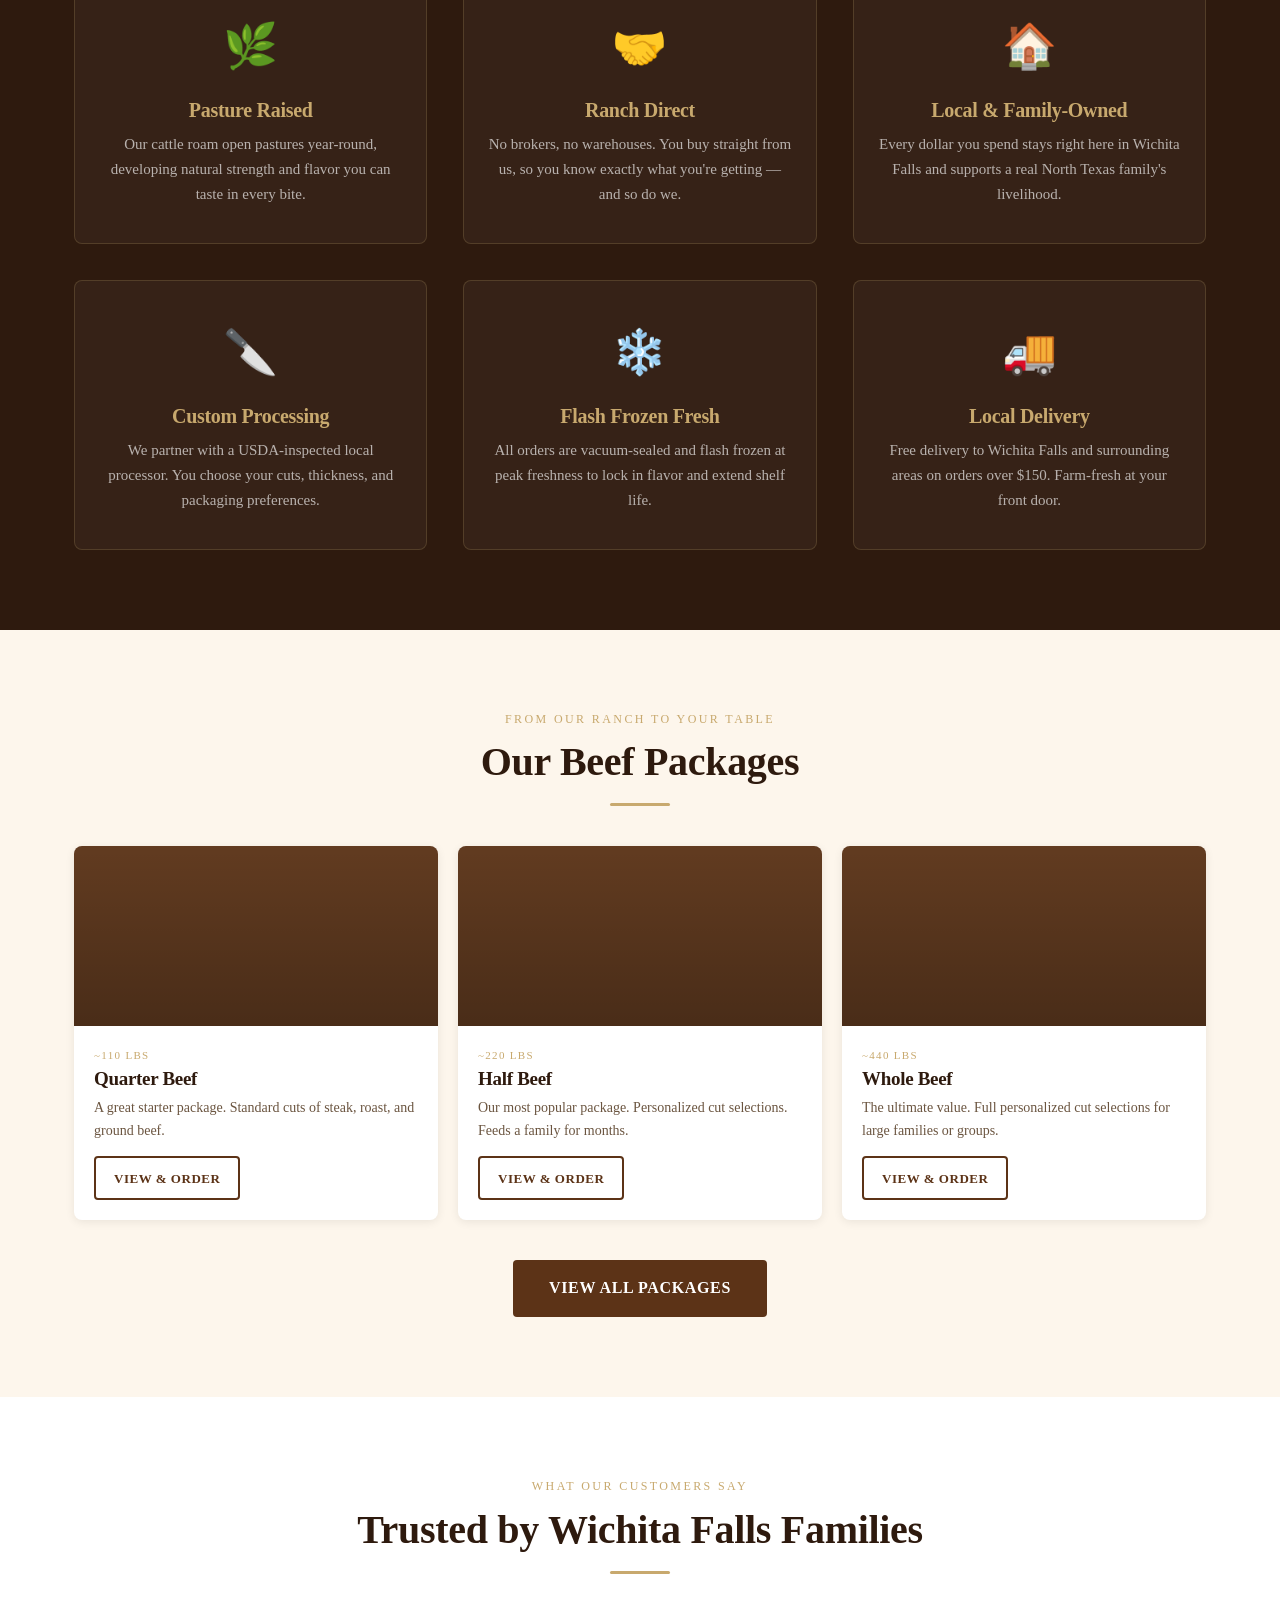
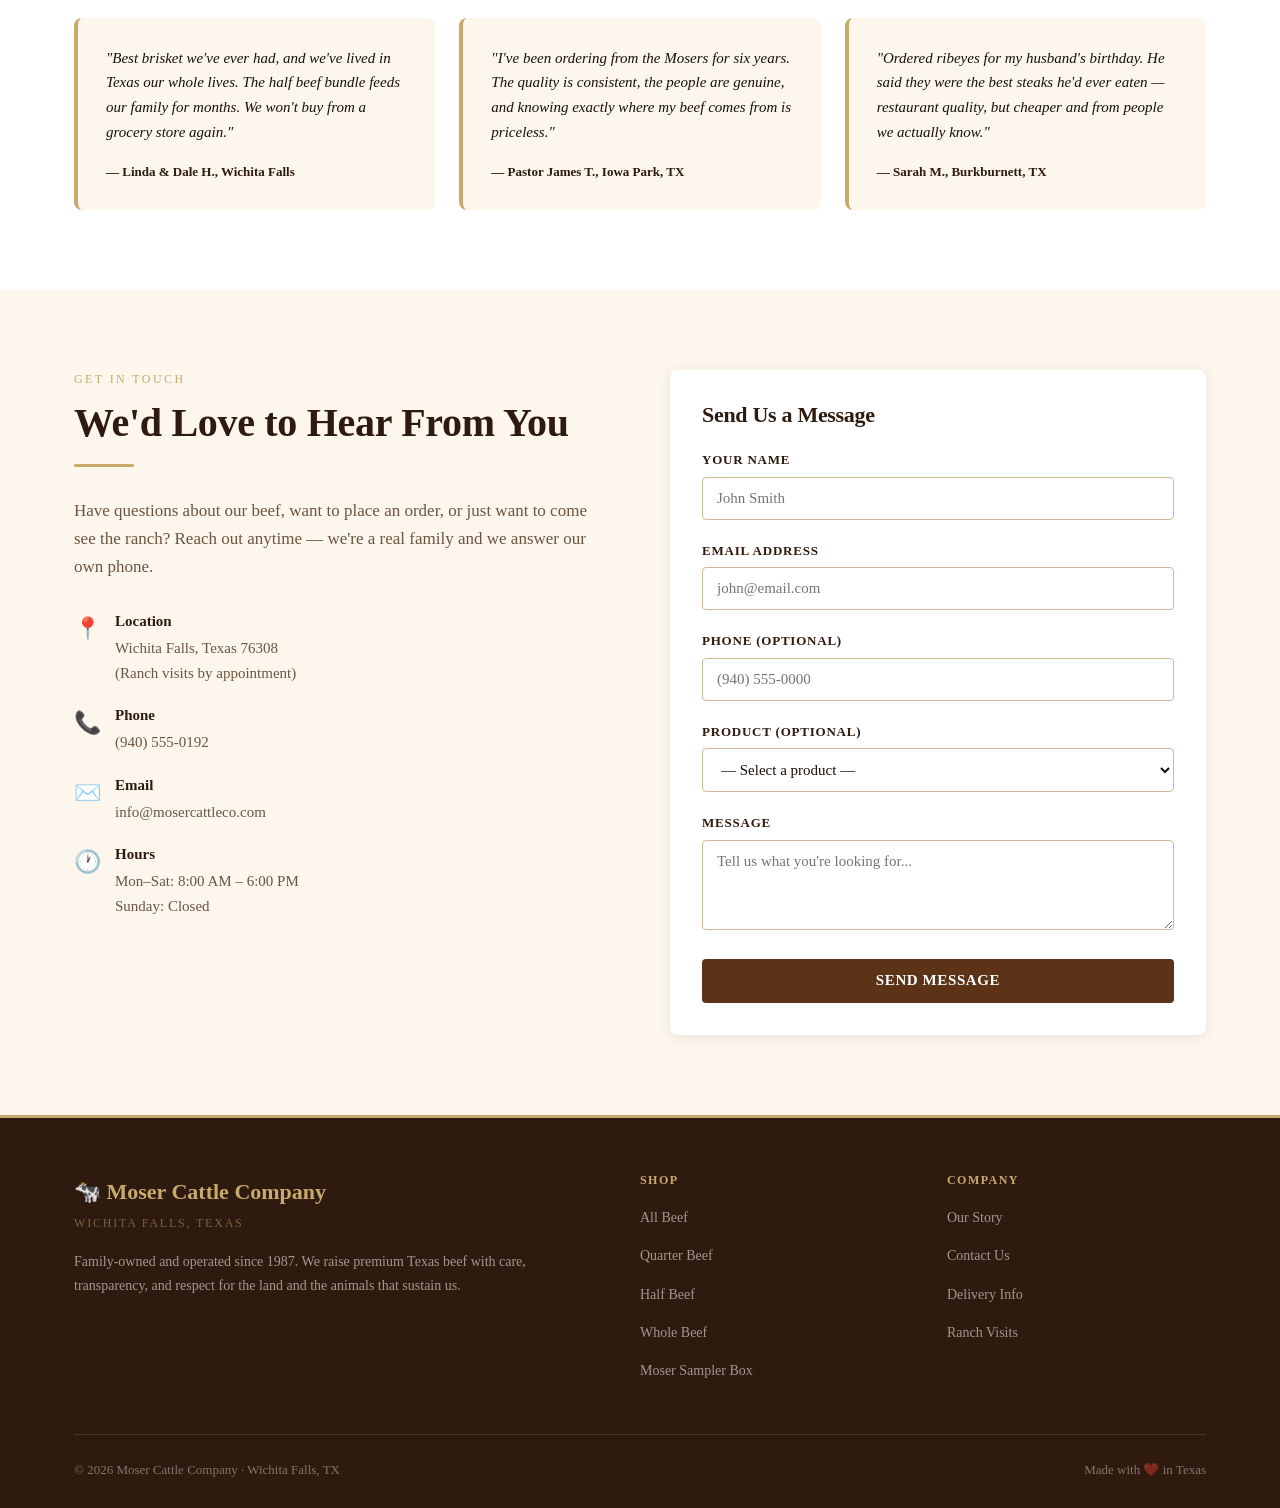
==== commit a408d28a: "Second Commit" ====
--- a/checkout.html
+++ b/checkout.html
@@ -2,416 +2,10 @@
 <html lang="en">
 <head>
   <meta charset="UTF-8" />
-  <meta name="viewport" content="width=device-width, initial-scale=1.0" />
-  <meta name="description" content="Complete your order of ranch-direct Texas beef from Moser Cattle Company." />
-  <title>Checkout — Moser Cattle Company</title>
-  <link rel="stylesheet" href="style.css" />
+  <meta http-equiv="refresh" content="0; url=index.html#contact" />
+  <title>Moser Cattle Company</title>
 </head>
 <body>
-
-<a class="skip-link" href="#main-content">Skip to main content</a>
-
-<!-- TOP BAR -->
-<div class="topbar" aria-hidden="true">
-  🤠 &nbsp; Family-owned &amp; operated in Wichita Falls, Texas since 1987 &nbsp;|&nbsp; Free local delivery on orders over $150
-</div>
-
-<!-- NAV -->
-<nav aria-label="Main navigation">
-  <div class="container nav-inner">
-    <a class="nav-brand" href="index.html" aria-label="Moser Cattle Company — Home">
-      <span class="nav-brand-icon" aria-hidden="true">🐄</span>
-      <span class="nav-brand-text">
-        <span class="nav-brand-name">Moser Cattle Company</span>
-        <span class="nav-brand-sub">Wichita Falls, Texas</span>
-      </span>
-    </a>
-    <ul class="nav-links" id="nav-links-list">
-      <li><a href="index.html">Home</a></li>
-      <li><a href="products.html">Our Beef</a></li>
-      <li><a href="index.html#about">About Us</a></li>
-      <li><a href="index.html#the-herd">The Herd</a></li>
-      <li><a href="index.html#contact">Contact</a></li>
-    </ul>
-    <a href="checkout.html" class="nav-cart-btn" aria-label="View cart" aria-current="page">
-      <span aria-hidden="true">🛒</span> Cart <span class="cart-badge" aria-live="polite">0</span>
-    </a>
-    <button class="nav-mobile-toggle" aria-expanded="false" aria-controls="nav-links-list" aria-label="Open navigation menu">☰</button>
-  </div>
-</nav>
-
-<main id="main-content">
-<!-- PAGE HERO -->
-<div class="page-hero" style="padding:40px 24px;">
-  <h1 style="font-size:clamp(24px,3.5vw,38px);">Checkout</h1>
-  <p>Review your order and complete your purchase below.</p>
-</div>
-
-<!-- CHECKOUT BODY -->
-<div class="container" id="checkoutMain">
-  <div class="checkout-layout">
-
-    <!-- LEFT: FORM -->
-    <div class="checkout-form-section">
-      <h2>Your Information</h2>
-      <form id="checkoutForm" onsubmit="submitOrder(event)">
-
-        <!-- CONTACT -->
-        <h3 class="form-section-title" style="margin-top:0;border-top:none;padding-top:0;">Contact Details</h3>
-        <div class="form-row">
-          <div class="form-group">
-            <label for="firstName">First Name *</label>
-            <input type="text" id="firstName" placeholder="Jane" autocomplete="given-name" required />
-          </div>
-          <div class="form-group">
-            <label for="lastName">Last Name *</label>
-            <input type="text" id="lastName" placeholder="Smith" autocomplete="family-name" required />
-          </div>
-        </div>
-        <div class="form-group">
-          <label for="email">Email Address *</label>
-          <input type="email" id="email" placeholder="jane@email.com" autocomplete="email" required />
-        </div>
-        <div class="form-group">
-          <label for="phone">Phone Number *</label>
-          <input type="tel" id="phone" placeholder="(940) 555-0000" autocomplete="tel" required />
-        </div>
-
-        <!-- DELIVERY -->
-        <h3 class="form-section-title">Delivery Information</h3>
-
-        <div class="form-group">
-          <label for="deliveryMethod">Delivery Method *</label>
-          <select id="deliveryMethod" onchange="updateDelivery()" required>
-            <option value="">— Select a method —</option>
-            <option value="local">Local Delivery — Wichita Falls &amp; surrounding areas</option>
-            <option value="pickup">Farm Pickup — Schedule a time to pick up at the ranch</option>
-          </select>
-        </div>
-
-        <div id="addressFields" style="display:none;">
-          <div class="form-group">
-            <label for="address">Street Address *</label>
-            <input type="text" id="address" placeholder="123 Main Street" autocomplete="street-address" />
-          </div>
-          <div class="form-row">
-            <div class="form-group">
-              <label for="city">City *</label>
-              <input type="text" id="city" placeholder="Wichita Falls" autocomplete="address-level2" />
-            </div>
-            <div class="form-group">
-              <label for="zip">ZIP Code *</label>
-              <input type="text" id="zip" placeholder="76308" autocomplete="postal-code" inputmode="numeric" />
-            </div>
-          </div>
-          <div class="form-group">
-            <label for="deliveryDate">Preferred Delivery Date</label>
-            <input type="date" id="deliveryDate" min="" />
-          </div>
-        </div>
-
-        <div id="pickupInfo" style="display:none;background:var(--cream);border:1.5px solid var(--border);border-radius:6px;padding:16px 18px;margin-bottom:16px;">
-          <p style="font-size:14px;color:var(--muted);font-family:Georgia,serif;">
-            📍 <strong style="color:var(--brown-dark);">Ranch Address:</strong> Wichita Falls, TX 76308<br>
-            📞 <strong style="color:var(--brown-dark);">Call to schedule:</strong> (940) 555-0192<br>
-            🕐 <strong style="color:var(--brown-dark);">Pickup hours:</strong> Mon–Sat, 8 AM – 5 PM
-          </p>
-        </div>
-
-        <!-- BUNDLE CUT PREFERENCES -->
-        <div id="cutPrefsSection" style="display:none;">
-          <h3 class="form-section-title">Bundle Cut Preferences</h3>
-          <p style="font-size:14px;color:var(--muted);margin-bottom:16px;font-family:Georgia,serif;">You have a bulk bundle in your order. Let us know how you'd like it cut. We'll contact you to confirm details.</p>
-
-          <div class="form-group">
-            <label for="steakThickness">Steak Thickness Preference</label>
-            <select id="steakThickness">
-              <option value="">No preference</option>
-              <option value="1inch">1 inch</option>
-              <option value="1.25inch">1¼ inch (recommended)</option>
-              <option value="1.5inch">1½ inch</option>
-            </select>
-          </div>
-
-          <div class="form-group">
-            <label for="groundWeight">Ground Beef Pack Size</label>
-            <select id="groundWeight">
-              <option value="">No preference</option>
-              <option value="1lb">1 lb packs</option>
-              <option value="2lb">2 lb packs (recommended)</option>
-              <option value="3lb">3 lb packs</option>
-            </select>
-          </div>
-
-          <div class="form-group">
-            <label for="cutNotes">Other Cut Notes</label>
-            <textarea id="cutNotes" placeholder="e.g., Extra brisket please, no flank steak, more ground beef..."></textarea>
-          </div>
-        </div>
-
-        <!-- PAYMENT -->
-        <h3 class="form-section-title">Payment Method</h3>
-        <p style="font-size:14px;color:var(--muted);margin-bottom:18px;font-family:Georgia,serif;">
-          We're a small family operation. Payment is collected securely at delivery or pickup. We accept cash, check, Venmo, Zelle, and most major credit cards.
-        </p>
-
-        <div style="display:grid;grid-template-columns:repeat(auto-fill,minmax(140px,1fr));gap:12px;margin-bottom:20px;">
-          <label style="cursor:pointer;background:var(--white);border:2px solid var(--border);border-radius:6px;padding:12px 10px;text-align:center;text-transform:none;letter-spacing:0;font-weight:400;font-size:14px;color:var(--muted);display:flex;flex-direction:column;align-items:center;gap:6px;transition:border-color .2s;" id="pay-cash-label">
-            <input type="radio" name="payment" value="cash" style="width:auto;" required onchange="selectPayment('pay-cash-label')"> 💵 Cash / Check
-          </label>
-          <label style="cursor:pointer;background:var(--white);border:2px solid var(--border);border-radius:6px;padding:12px 10px;text-align:center;text-transform:none;letter-spacing:0;font-weight:400;font-size:14px;color:var(--muted);display:flex;flex-direction:column;align-items:center;gap:6px;transition:border-color .2s;" id="pay-venmo-label">
-            <input type="radio" name="payment" value="venmo" style="width:auto;" onchange="selectPayment('pay-venmo-label')"> 📱 Venmo / Zelle
-          </label>
-          <label style="cursor:pointer;background:var(--white);border:2px solid var(--border);border-radius:6px;padding:12px 10px;text-align:center;text-transform:none;letter-spacing:0;font-weight:400;font-size:14px;color:var(--muted);display:flex;flex-direction:column;align-items:center;gap:6px;transition:border-color .2s;" id="pay-card-label">
-            <input type="radio" name="payment" value="card" style="width:auto;" onchange="selectPayment('pay-card-label')"> 💳 Credit Card
-          </label>
-        </div>
-
-        <!-- ORDER NOTES -->
-        <h3 class="form-section-title">Order Notes</h3>
-        <div class="form-group">
-          <label for="orderNotes">Special Requests or Notes</label>
-          <textarea id="orderNotes" placeholder="Any special instructions, dietary notes, or questions for the Moser family..."></textarea>
-        </div>
-
-        <button type="submit" class="btn btn-green" style="width:100%;font-size:16px;padding:16px;">
-          Place Order →
-        </button>
-        <p style="font-size:13px;color:var(--muted);text-align:center;margin-top:12px;font-family:Georgia,serif;">
-          By placing your order you agree to be contacted by a Moser family member to confirm your order and arrange payment. No charge is made until delivery or pickup.
-        </p>
-
-      </form>
-    </div>
-
-    <!-- RIGHT: ORDER SUMMARY -->
-    <div class="order-summary">
-      <h2>Order Summary</h2>
-
-      <div id="cartEmpty" class="empty-cart" style="display:none;">
-        <p>Your cart is empty.</p>
-        <p><a href="products.html">Browse our beef →</a></p>
-      </div>
-
-      <div id="cartContent">
-        <div class="cart-items-list" id="cartItemsList"></div>
-
-        <div class="totals-row">
-          <span>Subtotal</span>
-          <span id="subtotal">$0.00</span>
-        </div>
-        <div class="totals-row" id="deliveryRow" style="display:none;">
-          <span>Delivery</span>
-          <span id="deliveryCost">$0.00</span>
-        </div>
-        <div class="totals-row total">
-          <span>Total</span>
-          <span id="orderTotal">$0.00</span>
-        </div>
-
-        <div id="freeDeliveryBadge" style="display:none;background:var(--green);color:var(--white);text-align:center;padding:8px;border-radius:4px;font-size:13px;font-family:Georgia,serif;margin-top:10px;font-weight:700;">
-          ✅ You qualify for FREE local delivery!
-        </div>
-      </div>
-
-      <div style="margin-top:20px;padding-top:16px;border-top:1px solid var(--border);">
-        <a href="products.html" style="color:var(--brown);font-size:14px;font-family:Georgia,serif;text-decoration:none;">← Continue Shopping</a>
-      </div>
-    </div>
-
-  </div>
-</div>
-
-<!-- SUCCESS STATE -->
-<div id="successBox" style="display:none;">
-  <div class="container">
-    <div class="success-box">
-      <div class="success-icon">🎉</div>
-      <h2>Order Received!</h2>
-      <p><strong>Thank you for your order!</strong> The Moser family will be in touch within 24 hours to confirm your order and arrange payment and delivery.</p>
-      <p style="margin-top:10px;">Questions? Call us at <strong>(940) 555-0192</strong></p>
-      <div style="margin-top:28px;display:flex;gap:14px;justify-content:center;flex-wrap:wrap;">
-        <a href="products.html" class="btn btn-outline">Shop More</a>
-        <a href="index.html" class="btn btn-primary">Back to Home</a>
-      </div>
-    </div>
-  </div>
-</div>
-
-</main>
-
-<!-- FOOTER -->
-<footer>
-  <div class="container">
-    <div class="footer-grid">
-      <div>
-        <div class="footer-brand-name">🐄 Moser Cattle Company</div>
-        <div class="footer-brand-sub">Wichita Falls, Texas</div>
-        <p class="footer-brand-desc">Family-owned and operated since 1987. We raise premium Texas beef with care, transparency, and respect for the land.</p>
-      </div>
-      <div class="footer-col">
-        <h5>Shop</h5>
-        <ul>
-          <li><a href="products.html">All Beef</a></li>
-          <li><a href="products.html">Steaks &amp; Cuts</a></li>
-          <li><a href="products.html">Ground Beef</a></li>
-          <li><a href="products.html">Roasts &amp; Briskets</a></li>
-          <li><a href="products.html">Bulk Bundles</a></li>
-        </ul>
-      </div>
-      <div class="footer-col">
-        <h5>Company</h5>
-        <ul>
-          <li><a href="index.html#about">Our Story</a></li>
-          <li><a href="index.html#contact">Contact Us</a></li>
-          <li><a href="checkout.html">My Cart</a></li>
-          <li><a href="index.html#contact">Delivery Info</a></li>
-        </ul>
-      </div>
-    </div>
-    <div class="footer-bottom">
-      <span>© 2026 Moser Cattle Company · Wichita Falls, TX</span>
-      <span>Made with ❤️ in Texas</span>
-    </div>
-  </div>
-</footer>
-
-<script src="cart.js"></script>
-<script>
-  // ── MOBILE NAV TOGGLE ──
-  const toggle = document.querySelector('.nav-mobile-toggle');
-  const navList = document.getElementById('nav-links-list');
-  toggle.addEventListener('click', () => {
-    const open = navList.classList.toggle('open');
-    toggle.setAttribute('aria-expanded', open);
-    toggle.setAttribute('aria-label', open ? 'Close navigation menu' : 'Open navigation menu');
-    toggle.textContent = open ? '✕' : '☰';
-  });
-  document.addEventListener('click', e => {
-    if (!e.target.closest('nav')) {
-      navList.classList.remove('open');
-      toggle.setAttribute('aria-expanded', 'false');
-      toggle.setAttribute('aria-label', 'Open navigation menu');
-      toggle.textContent = '☰';
-    }
-  });
-
-  // Set min delivery date to tomorrow
-  const tomorrow = new Date();
-  tomorrow.setDate(tomorrow.getDate() + 1);
-  const dd = document.getElementById('deliveryDate');
-  if (dd) dd.min = tomorrow.toISOString().split('T')[0];
-
-  // Render cart items
-  function renderCart() {
-    const cart = getCart();
-    const list = document.getElementById('cartItemsList');
-    const empty = document.getElementById('cartEmpty');
-    const content = document.getElementById('cartContent');
-
-    if (cart.length === 0) {
-      empty.style.display = 'block';
-      content.style.display = 'none';
-      return;
-    }
-
-    empty.style.display = 'none';
-    content.style.display = 'block';
-
-    list.innerHTML = cart.map(item => `
-      <div class="cart-item">
-        <div class="cart-item-info">
-          <div class="cart-item-name">${item.name}</div>
-          <div class="cart-item-qty">Qty: ${item.qty}</div>
-        </div>
-        <span class="cart-item-price">$${(item.price * item.qty).toFixed(2)}</span>
-        <button class="remove-item" onclick="removeItem('${item.id}')" title="Remove">✕</button>
-      </div>
-    `).join('');
-
-    const subtotal = cartTotal();
-    document.getElementById('subtotal').textContent = '$' + subtotal.toFixed(2);
-    updateDeliveryTotal();
-
-    // Show cut prefs if bundle items in cart
-    const bundleIds = ['halfbeef', 'wholebeef'];
-    const hasBundles = cart.some(i => bundleIds.includes(i.id));
-    document.getElementById('cutPrefsSection').style.display = hasBundles ? 'block' : 'none';
-  }
-
-  function removeItem(id) {
-    removeFromCart(id);
-    renderCart();
-  }
-
-  function updateDelivery() {
-    const method = document.getElementById('deliveryMethod').value;
-    document.getElementById('addressFields').style.display  = method === 'local'  ? 'block' : 'none';
-    document.getElementById('pickupInfo').style.display     = method === 'pickup' ? 'block' : 'none';
-
-    // toggle required on address fields
-    ['address','city','zip'].forEach(id => {
-      const el = document.getElementById(id);
-      if (el) el.required = method === 'local';
-    });
-
-    updateDeliveryTotal();
-  }
-
-  function updateDeliveryTotal() {
-    const method = document.getElementById('deliveryMethod').value;
-    const subtotal = cartTotal();
-    const deliveryRow = document.getElementById('deliveryRow');
-    const deliveryCost = document.getElementById('deliveryCost');
-    const freeDeliveryBadge = document.getElementById('freeDeliveryBadge');
-    let delivery = 0;
-
-    if (method === 'local') {
-      deliveryRow.style.display = 'flex';
-      if (subtotal >= 150) {
-        delivery = 0;
-        deliveryCost.textContent = 'FREE';
-        freeDeliveryBadge.style.display = 'block';
-      } else {
-        delivery = 20;
-        deliveryCost.textContent = '$20.00';
-        freeDeliveryBadge.style.display = 'none';
-      }
-    } else {
-      deliveryRow.style.display = 'none';
-      freeDeliveryBadge.style.display = 'none';
-    }
-
-    document.getElementById('orderTotal').textContent = '$' + (subtotal + delivery).toFixed(2);
-  }
-
-  function selectPayment(labelId) {
-    document.querySelectorAll('label[id^="pay-"]').forEach(l => {
-      l.style.borderColor = 'var(--border)';
-      l.style.background  = 'var(--white)';
-    });
-    const lbl = document.getElementById(labelId);
-    lbl.style.borderColor = 'var(--brown)';
-    lbl.style.background  = '#fdf0e4';
-  }
-
-  function submitOrder(e) {
-    e.preventDefault();
-    const cart = getCart();
-    if (cart.length === 0) {
-      alert('Your cart is empty. Please add some products first.');
-      return;
-    }
-    // In a real implementation, this would POST to a backend.
-    // For now, we show the success state.
-    clearCart();
-    document.getElementById('checkoutMain').style.display = 'none';
-    document.getElementById('successBox').style.display   = 'block';
-    window.scrollTo({ top: 0, behavior: 'smooth' });
-  }
-
-  // Init
-  renderCart();
-</script>
+  <p>Redirecting... <a href="index.html#contact">Click here if not redirected.</a></p>
 </body>
 </html>
